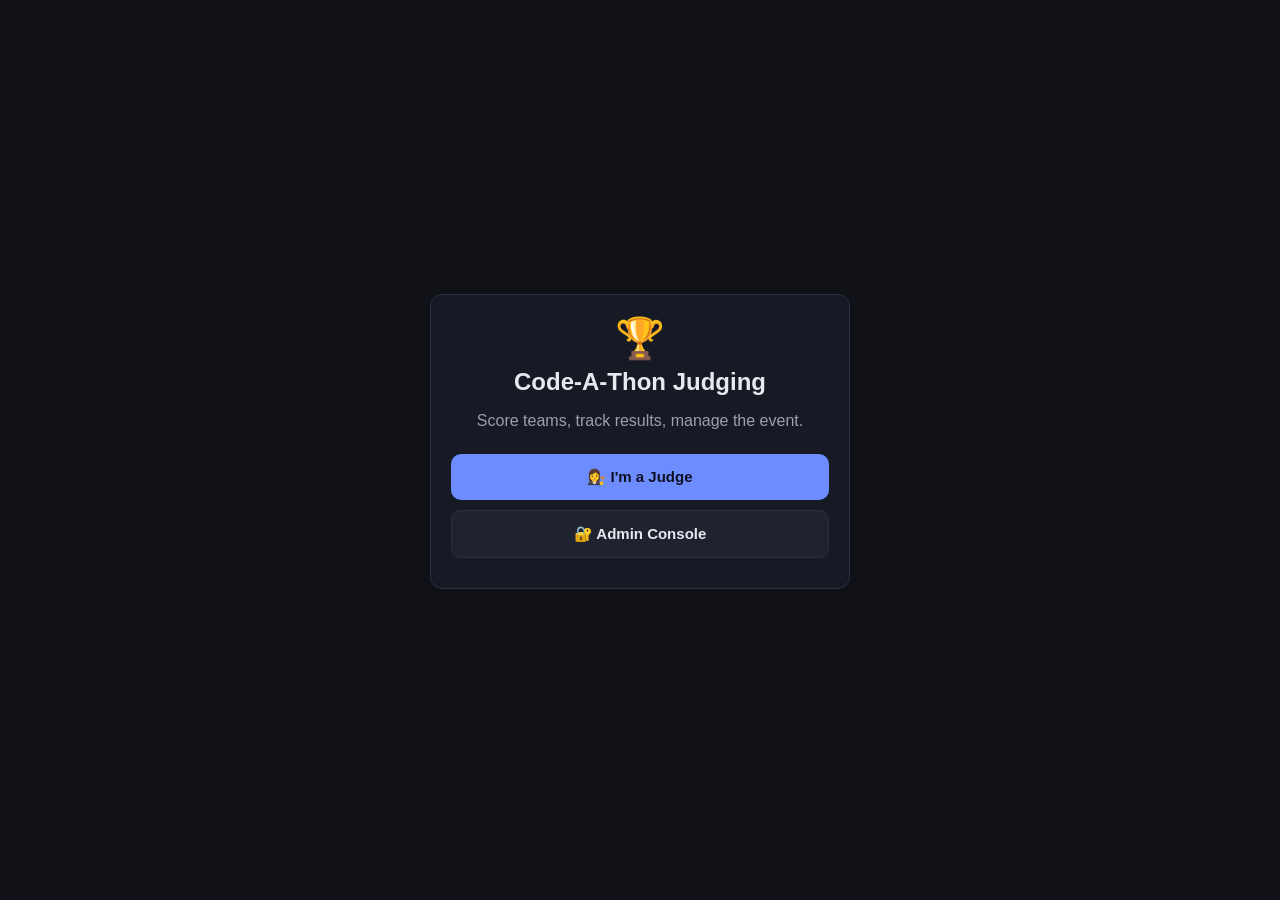
==== index.html @ 8b4adf06 "Add files via upload" ====
<!DOCTYPE html>
<html lang="en">
<head>
<meta charset="UTF-8" />
<meta name="viewport" content="width=device-width, initial-scale=1.0" />
<title>Code-A-Thon Judging</title>
<link rel="stylesheet" href="style.css" />
</head>
<body>
  <div class="center-screen">
    <div class="card landing-card">
      <div class="logo">🏆</div>
      <h1>Code-A-Thon Judging</h1>
      <p>Score teams, track results, manage the event.</p>
      <a class="btn" href="judge.html">👩‍⚖️ I'm a Judge</a>
      <a class="btn secondary" href="admin.html">🔐 Admin Console</a>
    </div>
  </div>
</body>
</html>
---- style.css ----
:root {
  --bg: #0f1117;
  --panel: #171a24;
  --panel-2: #1f2330;
  --border: #2a2f3f;
  --text: #e7e9ee;
  --muted: #9aa0b0;
  --accent: #6c8cff;
  --accent-2: #4de3b0;
  --danger: #ff6b6b;
  --warn: #ffb85c;
  --radius: 12px;
}

* { box-sizing: border-box; }

body {
  margin: 0;
  font-family: -apple-system, BlinkMacSystemFont, "Segoe UI", Roboto, Helvetica, Arial, sans-serif;
  background: var(--bg);
  color: var(--text);
  min-height: 100vh;
}

a { color: var(--accent); text-decoration: none; }

.wrap {
  max-width: 1100px;
  margin: 0 auto;
  padding: 24px 20px 80px;
}

header.top {
  display: flex;
  align-items: center;
  justify-content: space-between;
  padding: 18px 20px;
  border-bottom: 1px solid var(--border);
  background: var(--panel);
}

header.top h1 {
  font-size: 18px;
  margin: 0;
}

.pill {
  display: inline-block;
  padding: 3px 10px;
  border-radius: 999px;
  background: var(--panel-2);
  color: var(--muted);
  font-size: 12px;
  border: 1px solid var(--border);
}

.card {
  background: var(--panel);
  border: 1px solid var(--border);
  border-radius: var(--radius);
  padding: 20px;
  margin-bottom: 18px;
}

.grid {
  display: grid;
  gap: 16px;
  grid-template-columns: repeat(auto-fill, minmax(260px, 1fr));
}

.btn {
  display: inline-flex;
  align-items: center;
  gap: 8px;
  background: var(--accent);
  color: #0d1020;
  border: none;
  padding: 10px 16px;
  border-radius: 10px;
  font-size: 14px;
  font-weight: 600;
  cursor: pointer;
  transition: transform 0.08s ease, opacity 0.15s ease;
}
.btn:hover { opacity: 0.9; }
.btn:active { transform: scale(0.98); }
.btn.secondary { background: var(--panel-2); color: var(--text); border: 1px solid var(--border); }
.btn.danger { background: var(--danger); color: #200; }
.btn.warn { background: var(--warn); color: #201400; }
.btn.small { padding: 6px 10px; font-size: 12px; }
.btn:disabled { opacity: 0.5; cursor: not-allowed; }

input, select, textarea {
  width: 100%;
  padding: 9px 11px;
  border-radius: 8px;
  border: 1px solid var(--border);
  background: var(--panel-2);
  color: var(--text);
  font-size: 14px;
}
textarea { resize: vertical; min-height: 60px; }
label { font-size: 12px; color: var(--muted); display: block; margin-bottom: 4px; margin-top: 12px; }

.center-screen {
  min-height: 100vh;
  display: flex;
  align-items: center;
  justify-content: center;
  padding: 20px;
}

.landing-card {
  max-width: 420px;
  width: 100%;
  text-align: center;
}
.landing-card .logo { font-size: 40px; margin-bottom: 6px; }
.landing-card h1 { margin: 0 0 6px; font-size: 24px; }
.landing-card p { color: var(--muted); margin-bottom: 24px; }
.landing-card .btn { width: 100%; justify-content: center; padding: 14px; margin-bottom: 10px; font-size: 15px; }

table { width: 100%; border-collapse: collapse; font-size: 13px; }
th, td { padding: 8px 10px; border-bottom: 1px solid var(--border); text-align: left; white-space: nowrap; }
th { color: var(--muted); font-weight: 600; position: sticky; top: 0; background: var(--panel); }
tbody tr:hover { background: rgba(255,255,255,0.02); }
.table-scroll { overflow-x: auto; max-height: 480px; overflow-y: auto; }

.rank-1 { color: #ffd257; font-weight: 700; }
.rank-2 { color: #d7d7d7; font-weight: 700; }
.rank-3 { color: #cf8a4a; font-weight: 700; }

.row { display: flex; gap: 10px; align-items: center; flex-wrap: wrap; }
.row.between { justify-content: space-between; }
.tabs { display: flex; gap: 8px; margin-bottom: 18px; flex-wrap: wrap; }
.tab-btn {
  padding: 9px 14px; border-radius: 999px; border: 1px solid var(--border);
  background: var(--panel-2); color: var(--muted); cursor: pointer; font-size: 13px; font-weight: 600;
}
.tab-btn.active { background: var(--accent); color: #0d1020; border-color: var(--accent); }
.tab-panel { display: none; }
.tab-panel.active { display: block; }

.team-card { display: flex; flex-direction: column; gap: 8px; }
.team-card .team-name { font-size: 16px; font-weight: 700; }
.team-card .team-lead { font-size: 13px; color: var(--muted); }
.score-badge {
  align-self: flex-start;
  font-size: 12px;
  padding: 3px 9px;
  border-radius: 999px;
  background: rgba(77,227,176,0.15);
  color: var(--accent-2);
  border: 1px solid rgba(77,227,176,0.3);
}
.score-badge.pending { background: rgba(255,184,92,0.12); color: var(--warn); border-color: rgba(255,184,92,0.3); }

.slider-row { display: flex; align-items: center; gap: 12px; margin-top: 12px; }
.slider-row input[type=range] { flex: 1; }
.slider-row .val { width: 36px; text-align: center; font-weight: 700; color: var(--accent); }

.modal-backdrop {
  position: fixed; inset: 0; background: rgba(0,0,0,0.6);
  display: flex; align-items: center; justify-content: center; padding: 20px; z-index: 50;
}
.modal {
  background: var(--panel); border: 1px solid var(--border); border-radius: var(--radius);
  padding: 22px; max-width: 480px; width: 100%; max-height: 85vh; overflow-y: auto;
}

.muted { color: var(--muted); }
.err { color: var(--danger); font-size: 13px; margin-top: 8px; }
.stat { text-align: center; }
.stat .num { font-size: 28px; font-weight: 800; color: var(--accent); }
.stat .lbl { font-size: 12px; color: var(--muted); }
.hidden { display: none !important; }
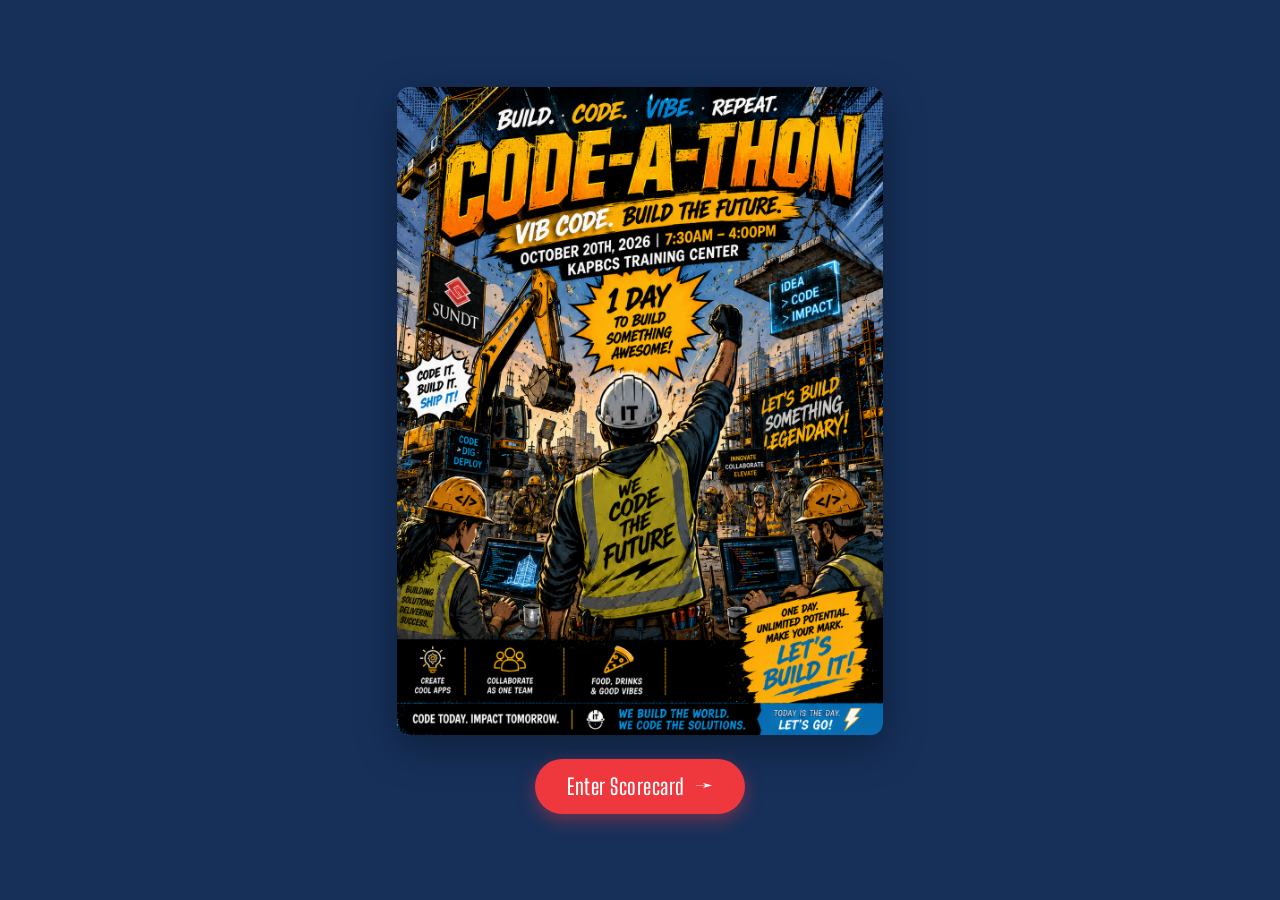
==== commit 1ea5a4cb: "Add files via upload" ====
--- a/index.html
+++ b/index.html
@@ -3,18 +3,84 @@
 <head>
 <meta charset="UTF-8" />
 <meta name="viewport" content="width=device-width, initial-scale=1.0" />
-<title>Code-A-Thon Judging</title>
-<link rel="stylesheet" href="style.css" />
+<title>Sundt Code-A-Thon</title>
+<link rel="preconnect" href="https://fonts.googleapis.com" />
+<link rel="preconnect" href="https://fonts.gstatic.com" crossorigin />
+<link href="https://fonts.googleapis.com/css2?family=Big+Shoulders+Display:wght@600&family=Open+Sans:wght@400;600;700&display=swap" rel="stylesheet" />
+<style>
+  :root {
+    --sundt-red: #EF373E;
+    --sundt-navy: #16305A;
+    --sundt-charcoal: #333333;
+  }
+  * { box-sizing: border-box; }
+  html, body {
+    margin: 0;
+    padding: 0;
+    height: 100%;
+    background: var(--sundt-navy);
+    font-family: "Open Sans", sans-serif;
+  }
+  a.poster-link {
+    display: flex;
+    flex-direction: column;
+    align-items: center;
+    justify-content: center;
+    gap: 24px;
+    min-height: 100vh;
+    padding: 32px 16px;
+    text-decoration: none;
+    cursor: pointer;
+  }
+  .poster-img {
+    max-width: 100%;
+    max-height: 72vh;
+    width: auto;
+    height: auto;
+    border-radius: 12px;
+    box-shadow: 0 12px 40px rgba(0,0,0,0.35);
+    transition: transform 0.15s ease;
+  }
+  a.poster-link:hover .poster-img,
+  a.poster-link:focus .poster-img {
+    transform: scale(1.015);
+  }
+  .enter-btn {
+    display: inline-flex;
+    align-items: center;
+    gap: 10px;
+    font-family: "Big Shoulders Display", sans-serif;
+    font-weight: 600;
+    font-size: 22px;
+    letter-spacing: 0.5px;
+    color: #fff;
+    background: var(--sundt-red);
+    padding: 14px 32px;
+    border-radius: 999px;
+    box-shadow: 0 6px 18px rgba(239,55,62,0.4);
+    transition: transform 0.15s ease, box-shadow 0.15s ease;
+  }
+  a.poster-link:hover .enter-btn,
+  a.poster-link:focus .enter-btn {
+    transform: translateY(-2px);
+    box-shadow: 0 10px 24px rgba(239,55,62,0.5);
+  }
+  .enter-btn .arrow {
+    font-size: 20px;
+    transition: transform 0.15s ease;
+  }
+  a.poster-link:hover .enter-btn .arrow,
+  a.poster-link:focus .enter-btn .arrow {
+    transform: translateX(4px);
+  }
+</style>
 </head>
 <body>
-  <div class="center-screen">
-    <div class="card landing-card">
-      <div class="logo">🏆</div>
-      <h1>Code-A-Thon Judging</h1>
-      <p>Score teams, track results, manage the event.</p>
-      <a class="btn" href="judge.html">👩‍⚖️ I'm a Judge</a>
-      <a class="btn secondary" href="admin.html">🔐 Admin Console</a>
-    </div>
-  </div>
+
+<a class="poster-link" href="judge.html" aria-label="Enter the Code-A-Thon scorecard">
+  <img class="poster-img" src="codeathon-poster.png" alt="Sundt Code-A-Thon" />
+  <span class="enter-btn">Enter Scorecard <span class="arrow">&rarr;</span></span>
+</a>
+
 </body>
 </html>
